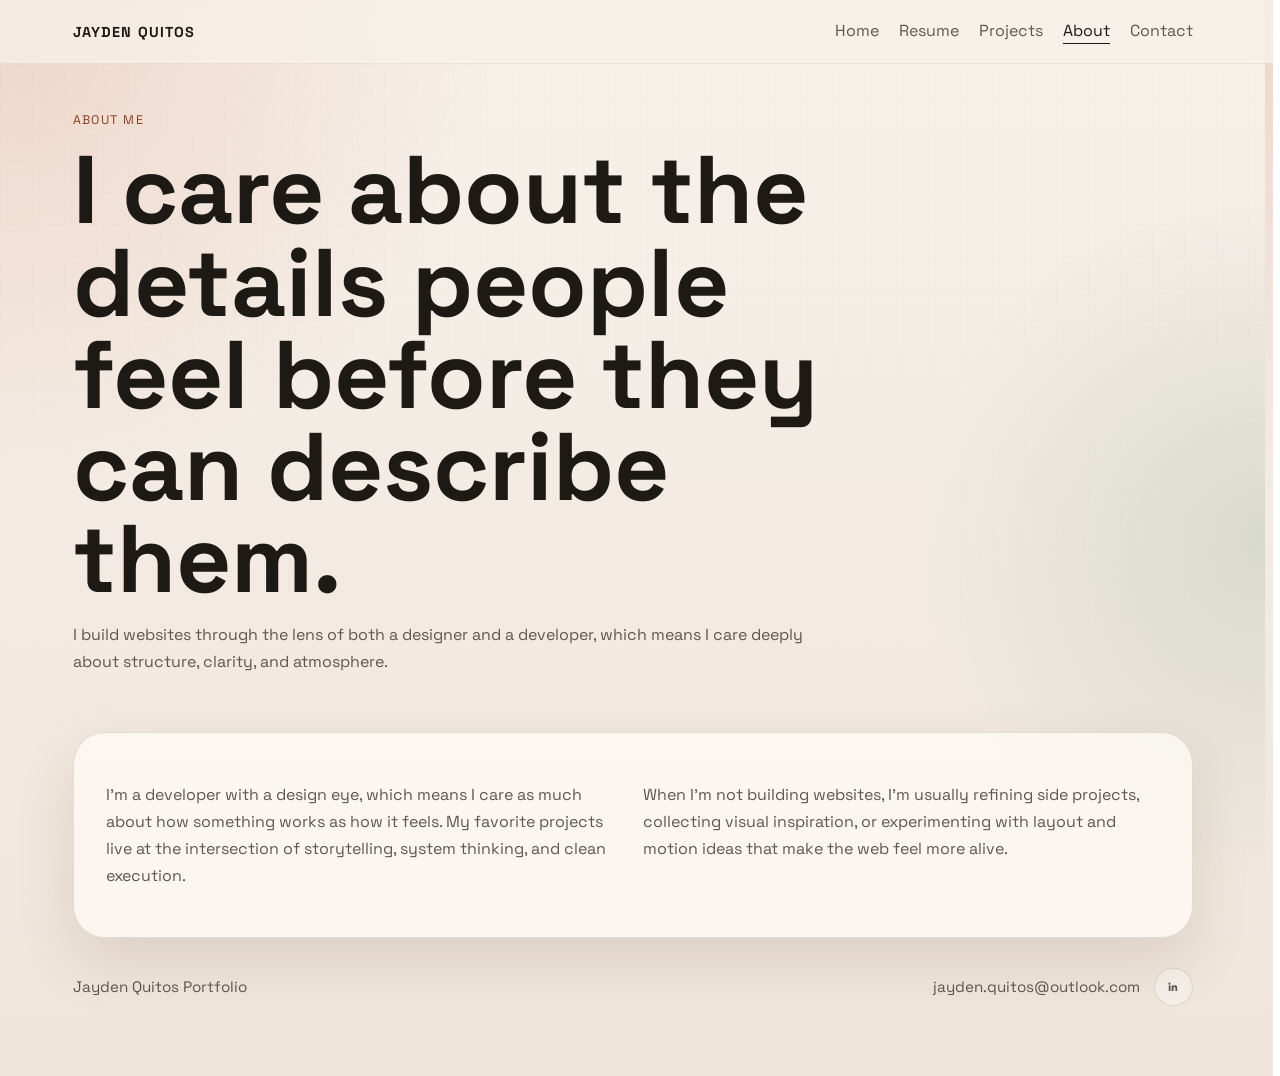
==== about.html @ 145be450 "Initial portfolio site" ====
<!DOCTYPE html>
<html lang="en">
<head>
  <meta charset="UTF-8">
  <meta name="viewport" content="width=device-width, initial-scale=1.0">
  <title>Jayden Quitos | About</title>
  <meta
    name="description"
    content="About page for Jayden Quitos with background, design perspective, and working style."
  >
  <link rel="preconnect" href="https://fonts.googleapis.com">
  <link rel="preconnect" href="https://fonts.gstatic.com" crossorigin>
  <link
    href="https://fonts.googleapis.com/css2?family=Space+Grotesk:wght@400;500;700&family=Instrument+Serif:ital@0;1&display=swap"
    rel="stylesheet"
  >
  <link rel="stylesheet" href="styles.css">
</head>
<body data-page="about">
  <div class="site-shell">
    <header class="topbar">
      <a class="brand" href="index.html">Jayden Quitos</a>
      <nav class="nav">
        <a href="index.html">Home</a>
        <a href="resume.html">Resume</a>
        <a href="projects.html">Projects</a>
        <a href="about.html" class="active">About</a>
        <a href="contact.html">Contact</a>
      </nav>
    </header>

    <main>
      <section class="page-hero reveal">
        <p class="eyebrow">About Me</p>
        <h1>I care about the details people feel before they can describe them.</h1>
        <p class="lede">
          I build websites through the lens of both a designer and a developer, which means I care
          deeply about structure, clarity, and atmosphere.
        </p>
      </section>

      <section class="section reveal">
        <div class="about-layout">
          <p>
            I'm a developer with a design eye, which means I care as much about how something works
            as how it feels. My favorite projects live at the intersection of storytelling, system
            thinking, and clean execution.
          </p>
          <p>
            When I'm not building websites, I'm usually refining side projects, collecting visual
            inspiration, or experimenting with layout and motion ideas that make the web feel more
            alive.
          </p>
        </div>
      </section>
    </main>

    <footer class="footer">
      <p>Jayden Quitos Portfolio</p>
      <div class="footer-links">
        <a class="footer-link" href="mailto:jayden.quitos@outlook.com">jayden.quitos@outlook.com</a>
        <a
          class="footer-icon"
          href="https://www.linkedin.com/in/jayden-quitos/"
          target="_blank"
          rel="noreferrer"
          aria-label="Jayden Quitos on LinkedIn"
        >
          <svg viewBox="0 0 24 24" aria-hidden="true">
            <path d="M6.94 8.5A1.56 1.56 0 1 1 6.93 5.4a1.56 1.56 0 0 1 .01 3.1Zm-1.34 1.2h2.68V18H5.6V9.7Zm4.36 0h2.57v1.13h.04c.36-.68 1.23-1.39 2.53-1.39 2.71 0 3.21 1.78 3.21 4.1V18h-2.67v-3.95c0-.94-.02-2.15-1.31-2.15-1.31 0-1.51 1.02-1.51 2.08V18H9.96V9.7Z"></path>
          </svg>
        </a>
      </div>
    </footer>
  </div>

  <script src="script.js"></script>
</body>
</html>
---- styles.css ----
:root {
  --bg: #f4efe7;
  --surface: rgba(255, 250, 242, 0.7);
  --surface-strong: #fff8f0;
  --text: #1d1a16;
  --muted: #5f564f;
  --line: rgba(29, 26, 22, 0.12);
  --accent: #c65d3a;
  --accent-deep: #8e3d24;
  --shadow: 0 24px 60px rgba(76, 45, 27, 0.12);
}

* {
  box-sizing: border-box;
}

html {
  scroll-behavior: smooth;
  scrollbar-gutter: stable;
}

body {
  margin: 0;
  min-height: 100vh;
  font-family: "Space Grotesk", sans-serif;
  color: var(--text);
  background:
    radial-gradient(circle at top left, rgba(198, 93, 58, 0.18), transparent 30%),
    radial-gradient(circle at right, rgba(96, 140, 118, 0.18), transparent 25%),
    linear-gradient(180deg, #f7f1ea 0%, #efe5db 100%);
}

body {
  overflow-y: scroll;
}

body::before {
  content: "";
  position: fixed;
  inset: 0;
  pointer-events: none;
  background-image: linear-gradient(rgba(29, 26, 22, 0.02) 1px, transparent 1px),
    linear-gradient(90deg, rgba(29, 26, 22, 0.02) 1px, transparent 1px);
  background-size: 32px 32px;
  mask-image: linear-gradient(180deg, rgba(0, 0, 0, 0.55), transparent 85%);
}

.site-shell {
  width: min(1120px, calc(100% - 2rem));
  margin: 0 auto;
  padding-bottom: 4rem;
}

.topbar {
  display: flex;
  align-items: center;
  justify-content: space-between;
  padding: 1.25rem 0;
  position: sticky;
  top: 0;
  z-index: 10;
}

.topbar::before {
  content: "";
  position: absolute;
  top: 0;
  bottom: 0;
  left: 50%;
  width: 100vw;
  transform: translateX(-50%);
  background: rgba(247, 241, 234, 0.72);
  backdrop-filter: blur(16px);
  -webkit-backdrop-filter: blur(16px);
  border-bottom: 1px solid rgba(29, 26, 22, 0.06);
  z-index: -1;
}

.brand,
.nav a {
  color: var(--text);
  text-decoration: none;
}

.brand {
  font-weight: 700;
  letter-spacing: 0.08em;
  text-transform: uppercase;
  font-size: 0.9rem;
}

.nav {
  display: flex;
  flex-wrap: wrap;
  gap: 1.25rem;
}

.nav a {
  color: var(--muted);
  padding-bottom: 0.15rem;
  border-bottom: 1px solid transparent;
}

.nav a:hover {
  color: var(--text);
  border-color: var(--accent);
}

.nav a.active {
  color: var(--text);
  border-color: var(--text);
}

.hero,
.stats,
.section,
.contact-panel,
.hero-card,
.project-card {
  border: 1px solid var(--line);
  box-shadow: var(--shadow);
}

.hero {
  display: grid;
  grid-template-columns: 1.35fr 0.9fr;
  gap: 1.5rem;
  padding: 2rem;
  border-radius: 32px;
  background: rgba(255, 248, 240, 0.72);
  margin-top: 1rem;
}

.page-hero {
  padding: 3rem 0 1rem;
  max-width: 48rem;
}

.eyebrow,
.project-meta p,
.card-label {
  text-transform: uppercase;
  letter-spacing: 0.12em;
  font-size: 0.78rem;
  color: var(--accent-deep);
  margin: 0 0 1rem;
}

.hero h1,
.page-hero h1,
.section-heading h2,
.hero-card h2 {
  margin: 0;
  line-height: 0.96;
}

.hero h1,
.page-hero h1 {
  font-size: clamp(3rem, 8vw, 6rem);
}

.hero h1 {
  max-width: 10ch;
}

.section-heading h2,
.hero-card h2 {
  font-family: "Instrument Serif", serif;
  font-weight: 400;
}

.lede,
.about-layout p,
.project-card p,
.contact-panel p,
.stats p {
  color: var(--muted);
  line-height: 1.7;
  font-size: 1rem;
}

.hero-actions {
  display: flex;
  flex-wrap: wrap;
  gap: 1rem;
  margin-top: 2rem;
}

.button {
  display: inline-flex;
  align-items: center;
  justify-content: center;
  border-radius: 999px;
  padding: 0.95rem 1.4rem;
  text-decoration: none;
  font-weight: 700;
  transition: transform 180ms ease, background-color 180ms ease, color 180ms ease;
}

.button:hover {
  transform: translateY(-2px);
}

.button-primary {
  background: var(--text);
  color: #fff8f0;
}

.button-secondary {
  border: 1px solid var(--line);
  color: var(--text);
  background: rgba(255, 255, 255, 0.3);
}

.hero-card,
.project-card,
.stats,
.contact-panel {
  background: var(--surface);
  border-radius: 28px;
}

.hero-card {
  padding: 1.5rem;
  align-self: end;
}

.highlight-list {
  list-style: none;
  padding: 0;
  margin: 1.5rem 0 0;
  display: grid;
  gap: 0.85rem;
}

.highlight-list li {
  padding-top: 0.85rem;
  border-top: 1px solid var(--line);
}

.stats {
  display: grid;
  grid-template-columns: repeat(3, 1fr);
  gap: 1rem;
  margin: 1.5rem 0 0;
  padding: 1.5rem;
}

.stats article span {
  display: block;
  font-size: clamp(2rem, 4vw, 3.25rem);
  font-weight: 700;
  margin-bottom: 0.5rem;
}

.section {
  margin-top: 1.5rem;
  padding: 2rem;
  border-radius: 32px;
  background: rgba(255, 252, 247, 0.72);
}

.section-heading {
  display: grid;
  gap: 0.6rem;
  max-width: 42rem;
  margin-bottom: 1.75rem;
}

.section-heading h2 {
  font-size: clamp(2rem, 5vw, 4rem);
  line-height: 1;
}

.project-grid {
  display: grid;
  grid-template-columns: 1.2fr 1fr 1fr;
  gap: 1rem;
}

.stacked-grid {
  grid-template-columns: repeat(3, 1fr);
}

.resume-grid {
  display: grid;
  grid-template-columns: 1.2fr 1fr 0.9fr;
  gap: 1rem;
}

.project-card {
  padding: 1.4rem;
}

.resume-card {
  padding: 1.4rem;
  border: 1px solid var(--line);
  border-radius: 28px;
  background: var(--surface);
  box-shadow: var(--shadow);
}

.resume-card h3 {
  margin: 0 0 1rem;
  font-size: 1.4rem;
}

.resume-item + .resume-item {
  margin-top: 1.25rem;
  padding-top: 1.25rem;
  border-top: 1px solid var(--line);
}

.resume-role,
.resume-meta {
  margin: 0;
}

.resume-role {
  font-weight: 700;
}

.resume-meta {
  color: var(--accent-deep);
  margin-top: 0.3rem;
  margin-bottom: 0.7rem;
  font-size: 0.9rem;
}

.compact {
  margin-top: 0;
}

.project-card.featured {
  background:
    linear-gradient(160deg, rgba(198, 93, 58, 0.18), rgba(255, 248, 240, 0.92)),
    var(--surface-strong);
}

.project-meta {
  display: flex;
  justify-content: space-between;
  gap: 1rem;
  color: var(--muted);
}

.project-meta span {
  color: var(--muted);
  font-size: 0.9rem;
}

.project-card h3 {
  margin: 0 0 0.8rem;
  font-size: 1.5rem;
}

.tag-row {
  display: flex;
  flex-wrap: wrap;
  gap: 0.65rem;
  margin-top: 1.25rem;
}

.tag-row span {
  border: 1px solid var(--line);
  border-radius: 999px;
  padding: 0.45rem 0.8rem;
  font-size: 0.85rem;
}

.about-layout {
  display: grid;
  grid-template-columns: repeat(2, minmax(0, 1fr));
  gap: 1.25rem;
}

.contact-panel {
  padding: 1.5rem;
  display: flex;
  align-items: center;
  justify-content: space-between;
  gap: 1rem;
}

.footer {
  display: flex;
  align-items: center;
  justify-content: space-between;
  gap: 1rem;
  padding: 1.5rem 0 0;
  color: var(--muted);
  font-size: 0.95rem;
}

.footer-links {
  display: flex;
  align-items: center;
  gap: 0.9rem;
}

.footer-link,
.footer-icon {
  color: var(--muted);
  text-decoration: none;
  transition: color 180ms ease, transform 180ms ease;
}

.footer-link:hover,
.footer-icon:hover {
  color: var(--text);
  transform: translateY(-1px);
}

.footer-icon {
  display: inline-flex;
  align-items: center;
  justify-content: center;
  width: 2.4rem;
  height: 2.4rem;
  border: 1px solid var(--line);
  border-radius: 999px;
  background: rgba(255, 255, 255, 0.35);
}

.footer-icon svg {
  width: 1rem;
  height: 1rem;
  fill: currentColor;
}

.reveal {
  opacity: 0;
  transform: translateY(28px);
  transition: opacity 700ms ease, transform 700ms ease;
}

.reveal.is-visible {
  opacity: 1;
  transform: translateY(0);
}

@media (max-width: 900px) {
  .hero,
  .stacked-grid,
  .resume-grid,
  .project-grid,
  .about-layout,
  .stats,
  .contact-panel {
    grid-template-columns: 1fr;
  }

  .contact-panel {
    display: grid;
  }
}

@media (max-width: 640px) {
  .site-shell {
    width: min(100% - 1rem, 100%);
  }

  .topbar {
    align-items: flex-start;
    flex-direction: column;
    gap: 0.75rem;
  }

  .nav {
    flex-wrap: wrap;
    gap: 0.8rem;
  }

  .footer {
    align-items: flex-start;
    flex-direction: column;
  }

  .footer-links {
    flex-wrap: wrap;
  }

  .hero,
  .section,
  .stats {
    padding: 1.25rem;
    border-radius: 24px;
  }

  .hero h1 {
    max-width: none;
  }
}
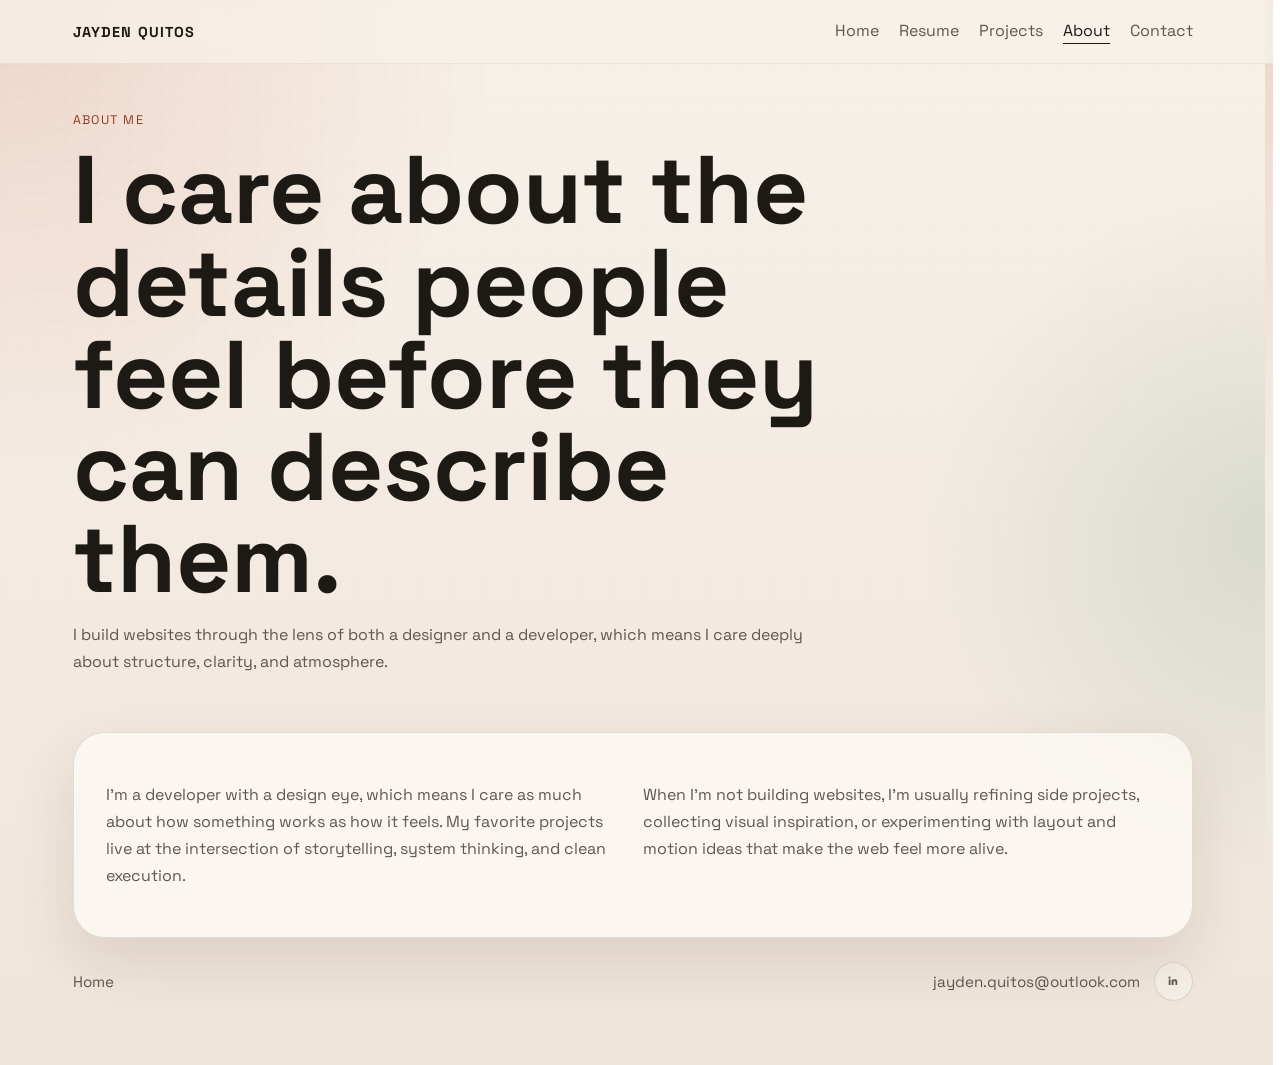
==== commit 99cd2f8e: "Restyle resume page and add footer home links" ====
--- a/about.html
+++ b/about.html
@@ -56,7 +56,7 @@
     </main>
 
     <footer class="footer">
-      <p>Jayden Quitos Portfolio</p>
+      <a class="footer-home" href="index.html">Home</a>
       <div class="footer-links">
         <a class="footer-link" href="mailto:jayden.quitos@outlook.com">jayden.quitos@outlook.com</a>
         <a
--- a/styles.css
+++ b/styles.css
@@ -27,6 +27,13 @@
   background:
     radial-gradient(circle at top left, rgba(198, 93, 58, 0.18), transparent 30%),
     radial-gradient(circle at right, rgba(96, 140, 118, 0.18), transparent 25%),
+    linear-gradient(180deg, #f7f1ea 0%, #efe5db 100%);
+}
+
+body[data-page="resume"] {
+  background:
+    linear-gradient(180deg, rgba(16, 11, 8, 0.64), rgba(16, 11, 8, 0.22) 24%, rgba(247, 241, 234, 0.94) 58%),
+    url("assets/Jayden-Resume-Background-v2.jpg") center top / cover fixed no-repeat,
     linear-gradient(180deg, #f7f1ea 0%, #efe5db 100%);
 }
 
@@ -76,6 +83,11 @@
   z-index: -1;
 }
 
+body[data-page="resume"] .topbar::before {
+  background: rgba(16, 11, 8, 0.24);
+  border-bottom: 1px solid rgba(255, 248, 240, 0.1);
+}
+
 .brand,
 .nav a {
   color: var(--text);
@@ -109,6 +121,17 @@
 .nav a.active {
   color: var(--text);
   border-color: var(--text);
+}
+
+body[data-page="resume"] .brand,
+body[data-page="resume"] .nav a {
+  color: #fff6ec;
+}
+
+body[data-page="resume"] .nav a:hover,
+body[data-page="resume"] .nav a.active {
+  color: #ffffff;
+  border-color: rgba(255, 255, 255, 0.88);
 }
 
 .hero,
@@ -136,6 +159,10 @@
   max-width: 48rem;
 }
 
+.resume-page-hero {
+  padding-top: 4.1rem;
+}
+
 .eyebrow,
 .project-meta p,
 .card-label {
@@ -177,6 +204,16 @@
   color: var(--muted);
   line-height: 1.7;
   font-size: 1rem;
+}
+
+body[data-page="resume"] .resume-page-hero h1,
+body[data-page="resume"] .resume-page-hero .eyebrow,
+body[data-page="resume"] .resume-page-hero .lede {
+  color: #fff8ef;
+}
+
+body[data-page="resume"] .resume-page-hero .lede {
+  max-width: 26rem;
 }
 
 .hero-actions {
@@ -260,6 +297,10 @@
   background: rgba(255, 252, 247, 0.72);
 }
 
+.resume-section {
+  margin-top: 2rem;
+}
+
 .section-heading {
   display: grid;
   gap: 0.6rem;
@@ -282,49 +323,22 @@
   grid-template-columns: repeat(3, 1fr);
 }
 
-.resume-grid {
-  display: grid;
-  grid-template-columns: 1.2fr 1fr 0.9fr;
-  gap: 1rem;
-}
-
 .project-card {
   padding: 1.4rem;
 }
 
-.resume-card {
-  padding: 1.4rem;
-  border: 1px solid var(--line);
-  border-radius: 28px;
-  background: var(--surface);
-  box-shadow: var(--shadow);
-}
-
-.resume-card h3 {
-  margin: 0 0 1rem;
-  font-size: 1.4rem;
-}
-
-.resume-item + .resume-item {
-  margin-top: 1.25rem;
-  padding-top: 1.25rem;
-  border-top: 1px solid var(--line);
-}
-
-.resume-role,
-.resume-meta {
-  margin: 0;
-}
-
-.resume-role {
-  font-weight: 700;
-}
-
-.resume-meta {
-  color: var(--accent-deep);
-  margin-top: 0.3rem;
-  margin-bottom: 0.7rem;
-  font-size: 0.9rem;
+.resume-preview {
+  max-width: 980px;
+  margin: 0 auto;
+}
+
+.resume-image {
+  display: block;
+  width: 100%;
+  height: auto;
+  border-radius: 24px;
+  box-shadow: 0 36px 90px rgba(45, 27, 15, 0.26);
+  background: #ffffff;
 }
 
 .compact {
@@ -398,6 +412,7 @@
   gap: 0.9rem;
 }
 
+.footer-home,
 .footer-link,
 .footer-icon {
   color: var(--muted);
@@ -405,6 +420,7 @@
   transition: color 180ms ease, transform 180ms ease;
 }
 
+.footer-home:hover,
 .footer-link:hover,
 .footer-icon:hover {
   color: var(--text);
@@ -442,7 +458,6 @@
 @media (max-width: 900px) {
   .hero,
   .stacked-grid,
-  .resume-grid,
   .project-grid,
   .about-layout,
   .stats,
